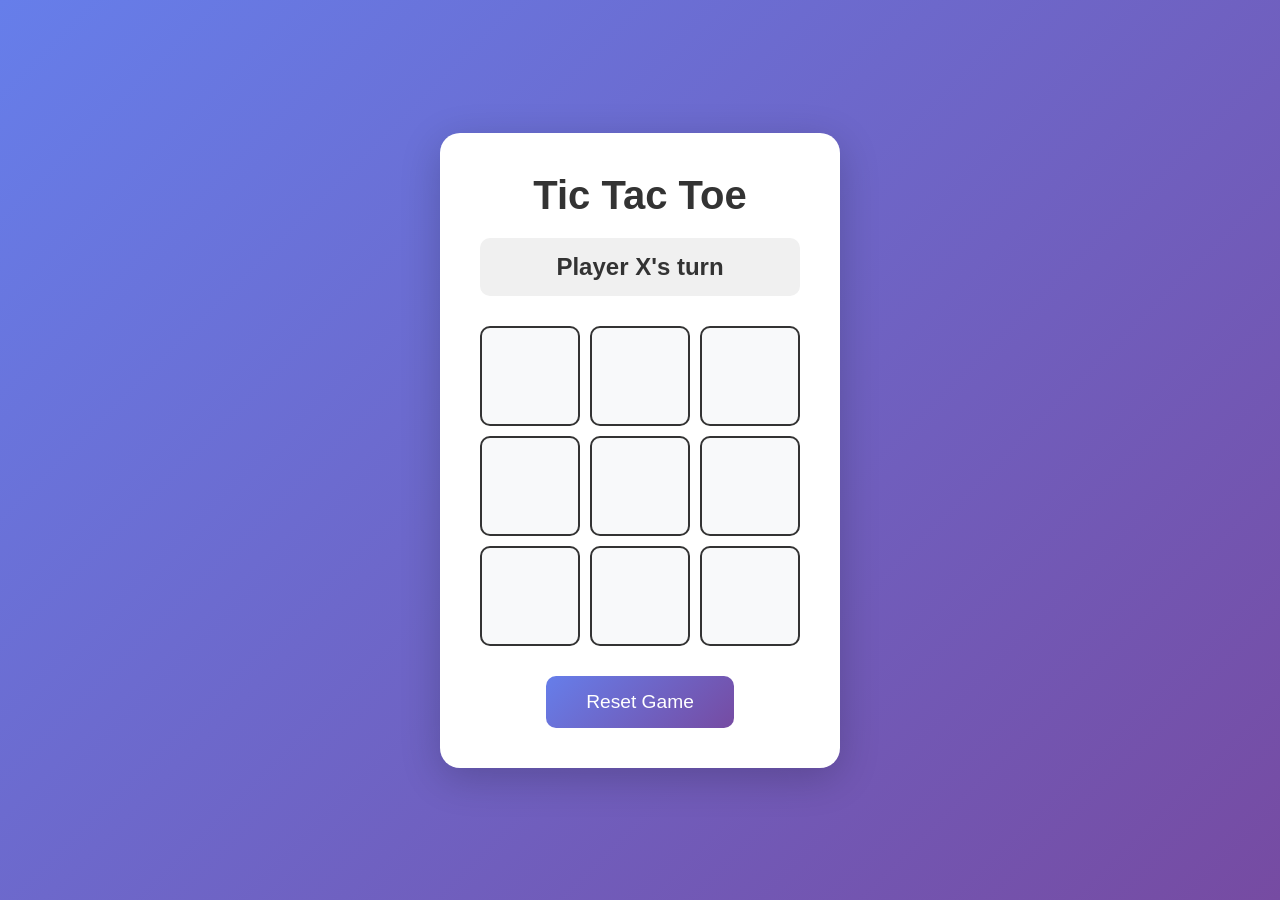
==== index.html @ 07c0e57a "Add files via upload" ====
<!DOCTYPE html>
<html lang="en">
<head>
    <meta charset="UTF-8">
    <meta name="viewport" content="width=device-width, initial-scale=1.0">
    <title>Tic Tac Toe</title>
    <link rel="stylesheet" href="styles.css">
</head>
<body>
    <div class="game-container">
        <h1>Tic Tac Toe</h1>
        <div class="status" id="status">Player X's turn</div>
        <div class="board" id="board">
            <div class="cell" data-index="0"></div>
            <div class="cell" data-index="1"></div>
            <div class="cell" data-index="2"></div>
            <div class="cell" data-index="3"></div>
            <div class="cell" data-index="4"></div>
            <div class="cell" data-index="5"></div>
            <div class="cell" data-index="6"></div>
            <div class="cell" data-index="7"></div>
            <div class="cell" data-index="8"></div>
        </div>
        <button class="reset-btn" id="resetBtn">Reset Game</button>
    </div>
    <script src="script.js"></script>
</body>
</html>
---- styles.css ----
* {
    margin: 0;
    padding: 0;
    box-sizing: border-box;
}

body {
    font-family: 'Arial', sans-serif;
    background: linear-gradient(135deg, #667eea 0%, #764ba2 100%);
    min-height: 100vh;
    display: flex;
    justify-content: center;
    align-items: center;
    padding: 20px;
}

.game-container {
    background: white;
    padding: 40px;
    border-radius: 20px;
    box-shadow: 0 10px 40px rgba(0, 0, 0, 0.2);
    text-align: center;
}

h1 {
    color: #333;
    margin-bottom: 20px;
    font-size: 2.5em;
}

.status {
    font-size: 1.5em;
    margin-bottom: 30px;
    padding: 15px;
    background: #f0f0f0;
    border-radius: 10px;
    color: #333;
    font-weight: bold;
}

.board {
    display: grid;
    grid-template-columns: repeat(3, 100px);
    grid-template-rows: repeat(3, 100px);
    gap: 10px;
    margin: 0 auto 30px;
}

.cell {
    width: 100px;
    height: 100px;
    background: #f8f9fa;
    border: 2px solid #333;
    border-radius: 10px;
    display: flex;
    justify-content: center;
    align-items: center;
    font-size: 3em;
    font-weight: bold;
    cursor: pointer;
    transition: all 0.2s;
}

.cell:hover:not(.taken) {
    background: #e9ecef;
    transform: scale(1.05);
}

.cell.taken {
    cursor: not-allowed;
}

.cell.x {
    color: #e74c3c;
}

.cell.o {
    color: #3498db;
}

.reset-btn {
    background: linear-gradient(135deg, #667eea 0%, #764ba2 100%);
    color: white;
    border: none;
    padding: 15px 40px;
    font-size: 1.2em;
    border-radius: 10px;
    cursor: pointer;
    transition: transform 0.2s, box-shadow 0.2s;
}

.reset-btn:hover {
    transform: translateY(-2px);
    box-shadow: 0 5px 20px rgba(102, 126, 234, 0.4);
}

.reset-btn:active {
    transform: translateY(0);
}
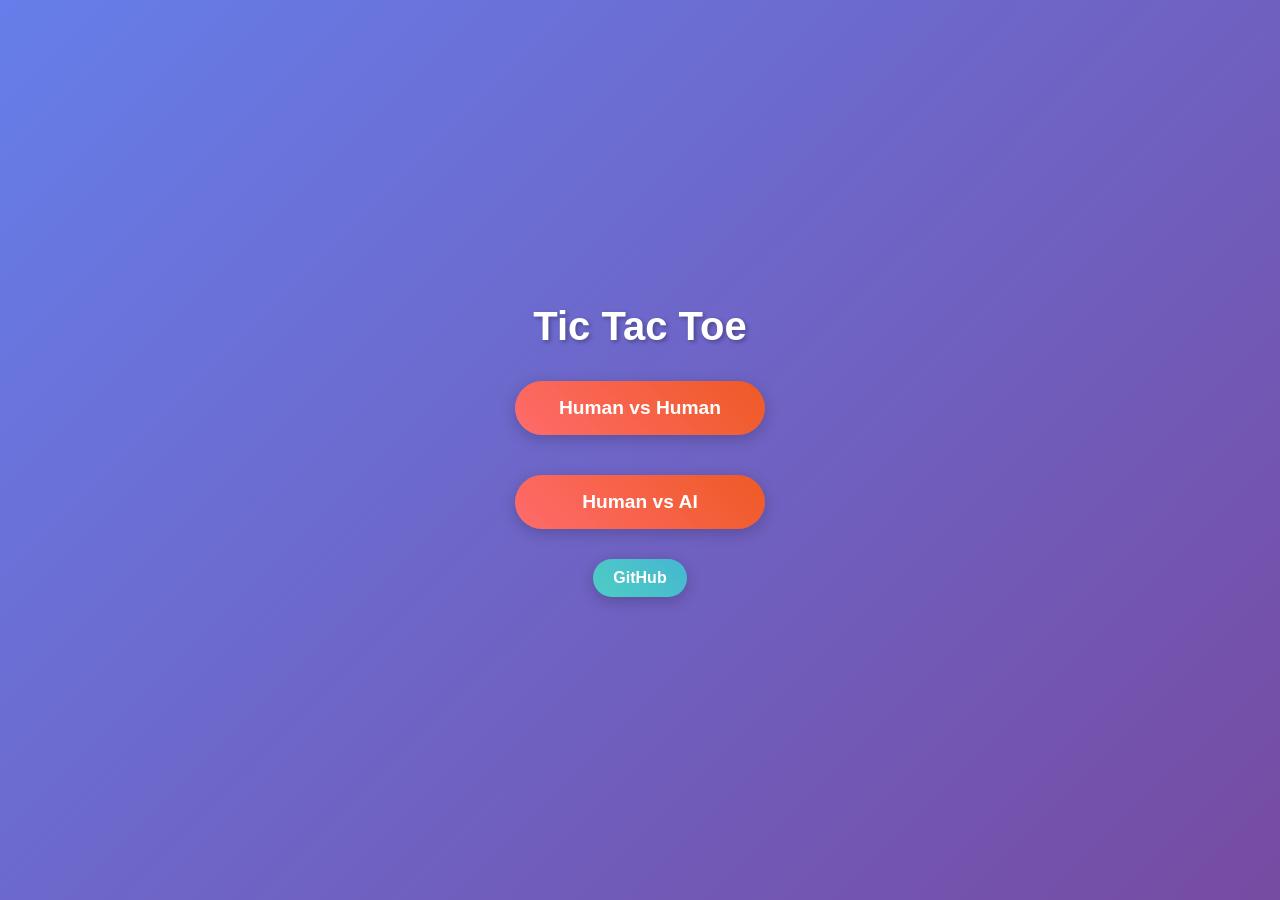
==== commit d70e8425: "Add files via upload" ====
--- a/index.html
+++ b/index.html
@@ -7,21 +7,15 @@
     <link rel="stylesheet" href="styles.css">
 </head>
 <body>
-    <div class="game-container">
+    <div class="menu-container">
         <h1>Tic Tac Toe</h1>
-        <div class="status" id="status">Player X's turn</div>
-        <div class="board" id="board">
-            <div class="cell" data-index="0"></div>
-            <div class="cell" data-index="1"></div>
-            <div class="cell" data-index="2"></div>
-            <div class="cell" data-index="3"></div>
-            <div class="cell" data-index="4"></div>
-            <div class="cell" data-index="5"></div>
-            <div class="cell" data-index="6"></div>
-            <div class="cell" data-index="7"></div>
-            <div class="cell" data-index="8"></div>
+        <div class="menu-buttons">
+            <button class="menu-btn" onclick="window.location.href='human-vs-human.html'">Human vs Human</button>
+            <button class="menu-btn" onclick="window.location.href='human-vs-ai.html'">Human vs AI</button>
         </div>
-        <button class="reset-btn" id="resetBtn">Reset Game</button>
+        <div class="github-button-container">
+            <button class="github-btn" onclick="window.open('https://github.com/PrinterNB/tic-tac-toe', '_blank')">GitHub</button>
+        </div>
     </div>
     <script src="script.js"></script>
 </body>
--- a/styles.css
+++ b/styles.css
@@ -1,99 +1,360 @@
-* {
+/* Main menu styles */
+body {
+    font-family: 'Segoe UI', Tahoma, Geneva, Verdana, sans-serif;
+    background: linear-gradient(135deg, #667eea 0%, #764ba2 100%);
     margin: 0;
     padding: 0;
-    box-sizing: border-box;
-}
-
-body {
-    font-family: 'Arial', sans-serif;
-    background: linear-gradient(135deg, #667eea 0%, #764ba2 100%);
     min-height: 100vh;
     display: flex;
     justify-content: center;
     align-items: center;
+    color: white;
+}
+
+.container {
+    text-align: center;
+    background: rgba(255, 255, 255, 0.1);
+    padding: 2rem;
+    border-radius: 15px;
+    box-shadow: 0 8px 32px rgba(0, 0, 0, 0.3);
+    backdrop-filter: blur(10px);
+    border: 1px solid rgba(255, 255, 255, 0.2);
+}
+
+h1 {
+    margin-top: 0;
+    font-size: 2.5rem;
+    text-shadow: 2px 2px 4px rgba(0, 0, 0, 0.3);
+    text-align: center;
+}
+
+.menu-buttons {
+    display: flex;
+    flex-direction: column;
+    gap: 2.5rem;
+    margin-top: 2rem;
+    align-items: center;
+}
+
+.menu-btn {
+    background: linear-gradient(45deg, #ff6b6b, #ee5a24);
+    border: none;
+    border-radius: 50px;
+    color: white;
+    padding: 1rem 2rem;
+    font-size: 1.2rem;
+    font-weight: bold;
+    cursor: pointer;
+    transition: all 0.3s ease;
+    box-shadow: 0 4px 15px rgba(0, 0, 0, 0.2);
+    width: 250px;
+    margin: 0 auto;
+}
+
+.menu-btn:hover {
+    transform: translateY(-3px);
+    box-shadow: 0 6px 20px rgba(0, 0, 0, 0.3);
+    background: linear-gradient(45deg, #ee5a24, #ff6b6b);
+}
+
+.menu-btn:active {
+    transform: translateY(1px);
+}
+
+/* Mobile responsiveness */
+@media screen and (max-width: 768px) {
+    .menu-buttons {
+        gap: 2rem;
+        align-items: center;
+    }
+    
+    .menu-btn {
+        width: 100%;
+        max-width: 250px;
+        margin: 0 auto 1rem auto;
+        font-size: 1.1rem;
+    }
+    
+    h1 {
+        font-size: 2rem;
+    }
+}
+
+.github-button-container {
+    margin-top: 20px;
+    display: flex;
+    justify-content: center;
+}
+
+.github-btn {
+    background: linear-gradient(45deg, #4ecdc4, #45b7d1);
+    border: none;
+    border-radius: 50px;
+    color: white;
+    padding: 10px 20px;
+    font-size: 1rem;
+    font-weight: bold;
+    cursor: pointer;
+    transition: all 0.3s ease;
+    box-shadow: 0 4px 15px rgba(0, 0, 0, 0.2);
+    outline: none;
+    margin-top: 10px;
+}
+
+.github-btn:hover {
+    transform: translateY(-3px);
+    box-shadow: 0 6px 20px rgba(0, 0, 0, 0.3);
+    background: linear-gradient(45deg, #45b7d1, #4ecdc4);
+}
+
+/* Responsive styles */
+@media (max-width: 768px) {
+    .menu {
+        gap: 2rem;
+    }
+    
+    .menu-btn {
+        width: 100%;
+        max-width: 250px;
+        margin: 0 auto 1rem auto; /* Ensure buttons are centered on mobile */
+    }
+    
+    h1 {
+        font-size: 2rem;
+    }
+}
+
+/* Game styles */
+.game-container {
+    max-width: 500px;
+    margin: 0 auto;
     padding: 20px;
-}
-
-.game-container {
-    background: white;
-    padding: 40px;
-    border-radius: 20px;
-    box-shadow: 0 10px 40px rgba(0, 0, 0, 0.2);
     text-align: center;
 }
 
-h1 {
-    color: #333;
-    margin-bottom: 20px;
-    font-size: 2.5em;
+.board-size-selector {
+    margin: 20px 0;
+}
+
+.board-size-selector label {
+    display: block;
+    margin-bottom: 10px;
+    font-size: 1.1rem;
+    font-weight: bold;
+}
+
+.board-size-selector select {
+    background: linear-gradient(45deg, #4ecdc4, #45b7d1);
+    border: none;
+    border-radius: 50px;
+    color: white;
+    padding: 10px 15px;
+    font-size: 1rem;
+    cursor: pointer;
+    transition: all 0.3s ease;
+    width: 200px;
+    outline: none;
+    box-shadow: 0 4px 15px rgba(0, 0, 0, 0.2);
+    font-weight: bold;
+    appearance: none;
+    -webkit-appearance: none;
+}
+
+.board-size-selector select:hover {
+    transform: translateY(-2px);
+    box-shadow: 0 6px 20px rgba(0, 0, 0, 0.3);
+    background: linear-gradient(45deg, #45b7d1, #4ecdc4);
+}
+
+/* Ensure dropdown options have good contrast */
+.board-size-selector select option {
+    background: #45b7d1;
+    color: white;
+    font-weight: bold;
 }
 
 .status {
-    font-size: 1.5em;
-    margin-bottom: 30px;
-    padding: 15px;
-    background: #f0f0f0;
+    font-size: 1.5rem;
+    margin: 20px 0;
+    padding: 10px;
+    background: rgba(255, 255, 255, 0.1);
     border-radius: 10px;
-    color: #333;
-    font-weight: bold;
+    backdrop-filter: blur(5px);
 }
 
 .board {
     display: grid;
-    grid-template-columns: repeat(3, 100px);
-    grid-template-rows: repeat(3, 100px);
-    gap: 10px;
-    margin: 0 auto 30px;
+    grid-template-columns: repeat(3, 1fr);
+    grid-gap: 5px;
+    max-width: 500px;
+    margin: 20px auto;
+    justify-content: center;
+}
+
+.board-wrapper {
+    display: flex;
+    justify-content: center;
+    width: 100%;
 }
 
 .cell {
     width: 100px;
     height: 100px;
-    background: #f8f9fa;
-    border: 2px solid #333;
+    background: rgba(255, 255, 255, 0.1);
     border-radius: 10px;
     display: flex;
     justify-content: center;
     align-items: center;
-    font-size: 3em;
-    font-weight: bold;
-    cursor: pointer;
-    transition: all 0.2s;
-}
-
-.cell:hover:not(.taken) {
-    background: #e9ecef;
+    font-size: 3rem;
+    font-weight: bold;
+    cursor: pointer;
+    transition: all 0.3s ease;
+    backdrop-filter: blur(5px);
+    border: 1px solid rgba(255, 255, 255, 0.2);
+}
+
+/* Adjust for larger boards */
+.board[data-size="4"] .cell {
+    font-size: 2.5rem;
+    width: 80px;
+    height: 80px;
+}
+
+.board[data-size="5"] .cell {
+    font-size: 2rem;
+    width: 60px;
+    height: 60px;
+}
+
+.board[data-size="6"] .cell {
+    font-size: 1.5rem;
+    width: 50px;
+    height: 50px;
+}
+
+.cell:hover {
+    background: rgba(255, 255, 255, 0.2);
     transform: scale(1.05);
 }
 
 .cell.taken {
-    cursor: not-allowed;
+    cursor: default;
 }
 
 .cell.x {
-    color: #e74c3c;
+    color: #ff6b6b;
 }
 
 .cell.o {
-    color: #3498db;
-}
-
-.reset-btn {
-    background: linear-gradient(135deg, #667eea 0%, #764ba2 100%);
-    color: white;
-    border: none;
-    padding: 15px 40px;
-    font-size: 1.2em;
-    border-radius: 10px;
-    cursor: pointer;
-    transition: transform 0.2s, box-shadow 0.2s;
-}
-
-.reset-btn:hover {
+    color: #4ecdc4;
+}
+
+#resetBtn {
+    background: linear-gradient(45deg, #4ecdc4, #45b7d1);
+    border: none;
+    border-radius: 50px;
+    color: white;
+    padding: 12px 24px;
+    font-size: 1.1rem;
+    font-weight: bold;
+    cursor: pointer;
+    transition: all 0.3s ease;
+    box-shadow: 0 4px 15px rgba(0, 0, 0, 0.2);
+    margin: 20px 0;
+    outline: none;
+}
+
+#resetBtn:hover {
+    transform: translateY(-3px);
+    box-shadow: 0 6px 20px rgba(0, 0, 0, 0.3);
+    background: linear-gradient(45deg, #45b7d1, #4ecdc4);
+}
+
+#resetBtn:hover {
+    transform: translateY(-3px);
+    box-shadow: 0 6px 20px rgba(0, 0, 0, 0.3);
+    background: linear-gradient(45deg, #45b7d1, #4ecdc4);
+}
+
+.difficulty-controls {
+    margin-top: 20px;
+}
+
+.difficulty-btn {
+    background: rgba(255, 255, 255, 0.9);
+    border: 1px solid rgba(255, 255, 255, 0.2);
+    border-radius: 50px;
+    color: #333;
+    padding: 8px 16px;
+    margin: 0 5px;
+    cursor: pointer;
+    transition: all 0.3s ease;
+    font-weight: bold;
+}
+
+.difficulty-btn:hover {
+    background: rgba(255, 255, 255, 0.95);
     transform: translateY(-2px);
-    box-shadow: 0 5px 20px rgba(102, 126, 234, 0.4);
-}
-
-.reset-btn:active {
-    transform: translateY(0);
+}
+
+.difficulty-btn.active {
+    background: linear-gradient(45deg, #ff6b6b, #ee5a24);
+    color: white;
+    box-shadow: 0 4px 15px rgba(0, 0, 0, 0.2);
+}
+
+/* Responsive design */
+@media (max-width: 768px) {
+    .container {
+        margin: 1rem;
+        padding: 1.5rem;
+    }
+    
+    h1 {
+        font-size: 2rem;
+    }
+    
+    .menu-btn {
+        width: 200px;
+        padding: 0.8rem 1.5rem;
+        font-size: 1rem;
+    }
+    
+    .cell {
+        width: 80px;
+        height: 80px;
+        font-size: 2rem;
+    }
+    
+    .game-container {
+        padding: 10px;
+    }
+}
+
+/* Back button styles */
+.back-btn {
+    background: linear-gradient(45deg, #4ecdc4, #45b7d1);
+    border: none;
+    border-radius: 50px;
+    color: white;
+    padding: 12px 24px;
+    font-size: 1.1rem;
+    font-weight: bold;
+    cursor: pointer;
+    transition: all 0.3s ease;
+    box-shadow: 0 4px 15px rgba(0, 0, 0, 0.2);
+    margin-top: 20px;
+    width: 200px;
+    margin: 20px auto 0;
+    outline: none;
+}
+
+.back-btn:hover {
+    transform: translateY(-3px);
+    box-shadow: 0 6px 20px rgba(0, 0, 0, 0.3);
+    background: linear-gradient(45deg, #45b7d1, #4ecdc4);
+}
+
+.back-btn:active {
+    transform: translateY(1px);
 }
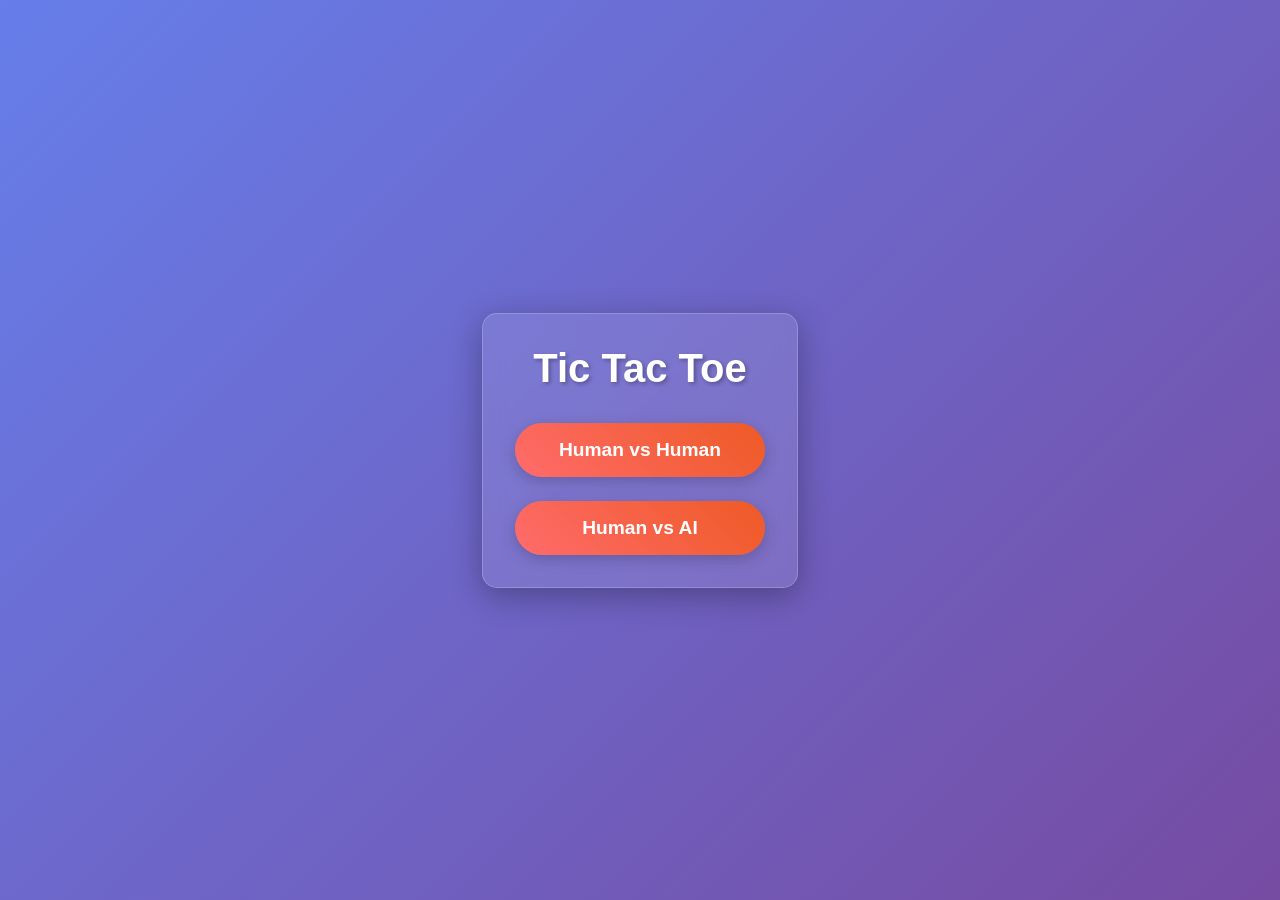
==== commit 0a9ec096: "Add files via upload" ====
--- a/index.html
+++ b/index.html
@@ -3,18 +3,15 @@
 <head>
     <meta charset="UTF-8">
     <meta name="viewport" content="width=device-width, initial-scale=1.0">
-    <title>Tic Tac Toe</title>
+    <title>Tic Tac Toe - Main Menu</title>
     <link rel="stylesheet" href="styles.css">
 </head>
 <body>
-    <div class="menu-container">
+    <div class="container">
         <h1>Tic Tac Toe</h1>
-        <div class="menu-buttons">
-            <button class="menu-btn" onclick="window.location.href='human-vs-human.html'">Human vs Human</button>
-            <button class="menu-btn" onclick="window.location.href='human-vs-ai.html'">Human vs AI</button>
-        </div>
-        <div class="github-button-container">
-            <button class="github-btn" onclick="window.open('https://github.com/PrinterNB/tic-tac-toe', '_blank')">GitHub</button>
+        <div class="menu">
+            <button class="menu-btn" id="human-vs-human">Human vs Human</button>
+            <button class="menu-btn" id="human-vs-ai">Human vs AI</button>
         </div>
     </div>
     <script src="script.js"></script>
--- a/styles.css
+++ b/styles.css
@@ -25,15 +25,13 @@
     margin-top: 0;
     font-size: 2.5rem;
     text-shadow: 2px 2px 4px rgba(0, 0, 0, 0.3);
-    text-align: center;
-}
-
-.menu-buttons {
+}
+
+.menu {
     display: flex;
     flex-direction: column;
-    gap: 2.5rem;
+    gap: 1.5rem;
     margin-top: 2rem;
-    align-items: center;
 }
 
 .menu-btn {
@@ -59,69 +57,6 @@
 
 .menu-btn:active {
     transform: translateY(1px);
-}
-
-/* Mobile responsiveness */
-@media screen and (max-width: 768px) {
-    .menu-buttons {
-        gap: 2rem;
-        align-items: center;
-    }
-    
-    .menu-btn {
-        width: 100%;
-        max-width: 250px;
-        margin: 0 auto 1rem auto;
-        font-size: 1.1rem;
-    }
-    
-    h1 {
-        font-size: 2rem;
-    }
-}
-
-.github-button-container {
-    margin-top: 20px;
-    display: flex;
-    justify-content: center;
-}
-
-.github-btn {
-    background: linear-gradient(45deg, #4ecdc4, #45b7d1);
-    border: none;
-    border-radius: 50px;
-    color: white;
-    padding: 10px 20px;
-    font-size: 1rem;
-    font-weight: bold;
-    cursor: pointer;
-    transition: all 0.3s ease;
-    box-shadow: 0 4px 15px rgba(0, 0, 0, 0.2);
-    outline: none;
-    margin-top: 10px;
-}
-
-.github-btn:hover {
-    transform: translateY(-3px);
-    box-shadow: 0 6px 20px rgba(0, 0, 0, 0.3);
-    background: linear-gradient(45deg, #45b7d1, #4ecdc4);
-}
-
-/* Responsive styles */
-@media (max-width: 768px) {
-    .menu {
-        gap: 2rem;
-    }
-    
-    .menu-btn {
-        width: 100%;
-        max-width: 250px;
-        margin: 0 auto 1rem auto; /* Ensure buttons are centered on mobile */
-    }
-    
-    h1 {
-        font-size: 2rem;
-    }
 }
 
 /* Game styles */
@@ -132,47 +67,6 @@
     text-align: center;
 }
 
-.board-size-selector {
-    margin: 20px 0;
-}
-
-.board-size-selector label {
-    display: block;
-    margin-bottom: 10px;
-    font-size: 1.1rem;
-    font-weight: bold;
-}
-
-.board-size-selector select {
-    background: linear-gradient(45deg, #4ecdc4, #45b7d1);
-    border: none;
-    border-radius: 50px;
-    color: white;
-    padding: 10px 15px;
-    font-size: 1rem;
-    cursor: pointer;
-    transition: all 0.3s ease;
-    width: 200px;
-    outline: none;
-    box-shadow: 0 4px 15px rgba(0, 0, 0, 0.2);
-    font-weight: bold;
-    appearance: none;
-    -webkit-appearance: none;
-}
-
-.board-size-selector select:hover {
-    transform: translateY(-2px);
-    box-shadow: 0 6px 20px rgba(0, 0, 0, 0.3);
-    background: linear-gradient(45deg, #45b7d1, #4ecdc4);
-}
-
-/* Ensure dropdown options have good contrast */
-.board-size-selector select option {
-    background: #45b7d1;
-    color: white;
-    font-weight: bold;
-}
-
 .status {
     font-size: 1.5rem;
     margin: 20px 0;
@@ -186,15 +80,8 @@
     display: grid;
     grid-template-columns: repeat(3, 1fr);
     grid-gap: 5px;
-    max-width: 500px;
+    max-width: 300px;
     margin: 20px auto;
-    justify-content: center;
-}
-
-.board-wrapper {
-    display: flex;
-    justify-content: center;
-    width: 100%;
 }
 
 .cell {
@@ -213,25 +100,6 @@
     border: 1px solid rgba(255, 255, 255, 0.2);
 }
 
-/* Adjust for larger boards */
-.board[data-size="4"] .cell {
-    font-size: 2.5rem;
-    width: 80px;
-    height: 80px;
-}
-
-.board[data-size="5"] .cell {
-    font-size: 2rem;
-    width: 60px;
-    height: 60px;
-}
-
-.board[data-size="6"] .cell {
-    font-size: 1.5rem;
-    width: 50px;
-    height: 50px;
-}
-
 .cell:hover {
     background: rgba(255, 255, 255, 0.2);
     transform: scale(1.05);
@@ -261,7 +129,6 @@
     transition: all 0.3s ease;
     box-shadow: 0 4px 15px rgba(0, 0, 0, 0.2);
     margin: 20px 0;
-    outline: none;
 }
 
 #resetBtn:hover {
@@ -270,36 +137,27 @@
     background: linear-gradient(45deg, #45b7d1, #4ecdc4);
 }
 
-#resetBtn:hover {
-    transform: translateY(-3px);
-    box-shadow: 0 6px 20px rgba(0, 0, 0, 0.3);
-    background: linear-gradient(45deg, #45b7d1, #4ecdc4);
-}
-
 .difficulty-controls {
     margin-top: 20px;
 }
 
 .difficulty-btn {
-    background: rgba(255, 255, 255, 0.9);
+    background: rgba(255, 255, 255, 0.1);
     border: 1px solid rgba(255, 255, 255, 0.2);
     border-radius: 50px;
-    color: #333;
+    color: white;
     padding: 8px 16px;
     margin: 0 5px;
     cursor: pointer;
     transition: all 0.3s ease;
-    font-weight: bold;
 }
 
 .difficulty-btn:hover {
-    background: rgba(255, 255, 255, 0.95);
-    transform: translateY(-2px);
+    background: rgba(255, 255, 255, 0.2);
 }
 
 .difficulty-btn.active {
     background: linear-gradient(45deg, #ff6b6b, #ee5a24);
-    color: white;
     box-shadow: 0 4px 15px rgba(0, 0, 0, 0.2);
 }
 
@@ -346,7 +204,6 @@
     margin-top: 20px;
     width: 200px;
     margin: 20px auto 0;
-    outline: none;
 }
 
 .back-btn:hover {
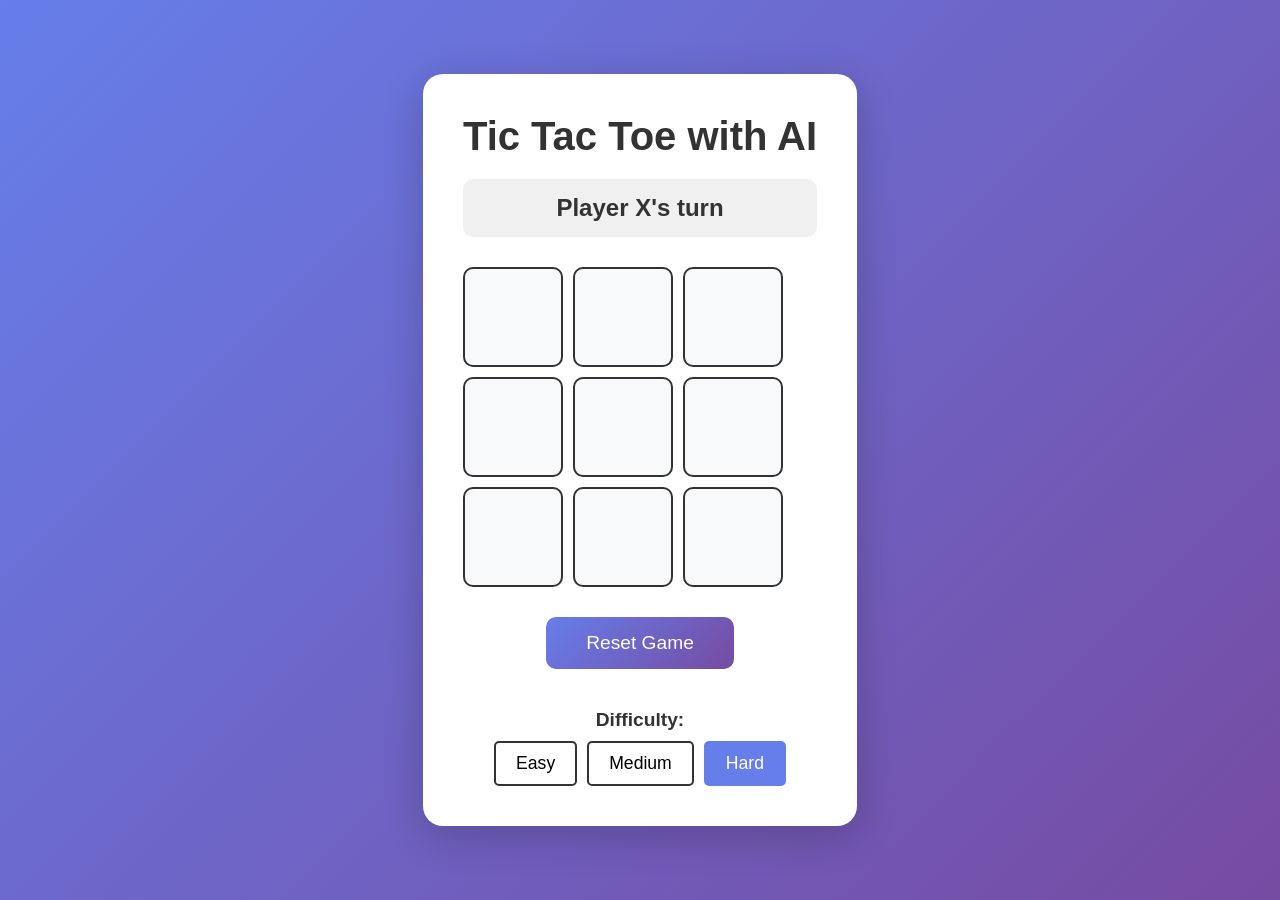
==== commit 1b2508c2: "Add files via upload" ====
--- a/index.html
+++ b/index.html
@@ -3,15 +3,32 @@
 <head>
     <meta charset="UTF-8">
     <meta name="viewport" content="width=device-width, initial-scale=1.0">
-    <title>Tic Tac Toe - Main Menu</title>
+    <title>Tic Tac Toe with AI</title>
     <link rel="stylesheet" href="styles.css">
 </head>
 <body>
-    <div class="container">
-        <h1>Tic Tac Toe</h1>
-        <div class="menu">
-            <button class="menu-btn" id="human-vs-human">Human vs Human</button>
-            <button class="menu-btn" id="human-vs-ai">Human vs AI</button>
+    <div class="game-container">
+        <h1>Tic Tac Toe with AI</h1>
+        <div class="status" id="status">Player X's turn</div>
+        <div class="board" id="board">
+            <div class="cell" data-index="0"></div>
+            <div class="cell" data-index="1"></div>
+            <div class="cell" data-index="2"></div>
+            <div class="cell" data-index="3"></div>
+            <div class="cell" data-index="4"></div>
+            <div class="cell" data-index="5"></div>
+            <div class="cell" data-index="6"></div>
+            <div class="cell" data-index="7"></div>
+            <div class="cell" data-index="8"></div>
+        </div>
+        <button class="reset-btn" id="resetBtn">Reset Game</button>
+        <div class="difficulty">
+            <h3>Difficulty:</h3>
+            <div class="difficulty-buttons">
+                <button class="difficulty-btn" data-difficulty="easy">Easy</button>
+                <button class="difficulty-btn" data-difficulty="medium">Medium</button>
+                <button class="difficulty-btn" data-difficulty="hard" id="hard-btn">Hard</button>
+            </div>
         </div>
     </div>
     <script src="script.js"></script>
--- a/styles.css
+++ b/styles.css
@@ -1,217 +1,143 @@
-/* Main menu styles */
-body {
-    font-family: 'Segoe UI', Tahoma, Geneva, Verdana, sans-serif;
-    background: linear-gradient(135deg, #667eea 0%, #764ba2 100%);
+* {
     margin: 0;
     padding: 0;
+    box-sizing: border-box;
+}
+
+body {
+    font-family: 'Arial', sans-serif;
+    background: linear-gradient(135deg, #667eea 0%, #764ba2 100%);
     min-height: 100vh;
     display: flex;
     justify-content: center;
     align-items: center;
-    color: white;
+    padding: 20px;
 }
 
-.container {
+.game-container {
+    background: white;
+    padding: 40px;
+    border-radius: 20px;
+    box-shadow: 0 10px 40px rgba(0, 0, 0, 0.2);
     text-align: center;
-    background: rgba(255, 255, 255, 0.1);
-    padding: 2rem;
-    border-radius: 15px;
-    box-shadow: 0 8px 32px rgba(0, 0, 0, 0.3);
-    backdrop-filter: blur(10px);
-    border: 1px solid rgba(255, 255, 255, 0.2);
 }
 
 h1 {
-    margin-top: 0;
-    font-size: 2.5rem;
-    text-shadow: 2px 2px 4px rgba(0, 0, 0, 0.3);
-}
-
-.menu {
-    display: flex;
-    flex-direction: column;
-    gap: 1.5rem;
-    margin-top: 2rem;
-}
-
-.menu-btn {
-    background: linear-gradient(45deg, #ff6b6b, #ee5a24);
-    border: none;
-    border-radius: 50px;
-    color: white;
-    padding: 1rem 2rem;
-    font-size: 1.2rem;
-    font-weight: bold;
-    cursor: pointer;
-    transition: all 0.3s ease;
-    box-shadow: 0 4px 15px rgba(0, 0, 0, 0.2);
-    width: 250px;
-    margin: 0 auto;
-}
-
-.menu-btn:hover {
-    transform: translateY(-3px);
-    box-shadow: 0 6px 20px rgba(0, 0, 0, 0.3);
-    background: linear-gradient(45deg, #ee5a24, #ff6b6b);
-}
-
-.menu-btn:active {
-    transform: translateY(1px);
-}
-
-/* Game styles */
-.game-container {
-    max-width: 500px;
-    margin: 0 auto;
-    padding: 20px;
-    text-align: center;
+    color: #333;
+    margin-bottom: 20px;
+    font-size: 2.5em;
 }
 
 .status {
-    font-size: 1.5rem;
-    margin: 20px 0;
-    padding: 10px;
-    background: rgba(255, 255, 255, 0.1);
+    font-size: 1.5em;
+    margin-bottom: 30px;
+    padding: 15px;
+    background: #f0f0f0;
     border-radius: 10px;
-    backdrop-filter: blur(5px);
+    color: #333;
+    font-weight: bold;
 }
 
 .board {
     display: grid;
-    grid-template-columns: repeat(3, 1fr);
-    grid-gap: 5px;
-    max-width: 300px;
-    margin: 20px auto;
+    grid-template-columns: repeat(3, 100px);
+    grid-template-rows: repeat(3, 100px);
+    gap: 10px;
+    margin: 0 auto 30px;
 }
 
 .cell {
     width: 100px;
     height: 100px;
-    background: rgba(255, 255, 255, 0.1);
+    background: #f8f9fa;
+    border: 2px solid #333;
     border-radius: 10px;
     display: flex;
     justify-content: center;
     align-items: center;
-    font-size: 3rem;
+    font-size: 3em;
     font-weight: bold;
     cursor: pointer;
-    transition: all 0.3s ease;
-    backdrop-filter: blur(5px);
-    border: 1px solid rgba(255, 255, 255, 0.2);
+    transition: all 0.2s;
 }
 
-.cell:hover {
-    background: rgba(255, 255, 255, 0.2);
+.cell:hover:not(.taken) {
+    background: #e9ecef;
     transform: scale(1.05);
 }
 
 .cell.taken {
-    cursor: default;
+    cursor: not-allowed;
 }
 
 .cell.x {
-    color: #ff6b6b;
+    color: #e74c3c;
 }
 
 .cell.o {
-    color: #4ecdc4;
+    color: #3498db;
 }
 
-#resetBtn {
-    background: linear-gradient(45deg, #4ecdc4, #45b7d1);
+.reset-btn {
+    background: linear-gradient(135deg, #667eea 0%, #764ba2 100%);
+    color: white;
     border: none;
-    border-radius: 50px;
-    color: white;
-    padding: 12px 24px;
-    font-size: 1.1rem;
-    font-weight: bold;
+    padding: 15px 40px;
+    font-size: 1.2em;
+    border-radius: 10px;
     cursor: pointer;
-    transition: all 0.3s ease;
-    box-shadow: 0 4px 15px rgba(0, 0, 0, 0.2);
-    margin: 20px 0;
+    transition: transform 0.2s, box-shadow 0.2s;
+    margin-bottom: 20px;
 }
 
-#resetBtn:hover {
-    transform: translateY(-3px);
-    box-shadow: 0 6px 20px rgba(0, 0, 0, 0.3);
-    background: linear-gradient(45deg, #45b7d1, #4ecdc4);
+.reset-btn:hover {
+    transform: translateY(-2px);
+    box-shadow: 0 5px 20px rgba(102, 126, 234, 0.4);
 }
 
-.difficulty-controls {
+.reset-btn:active {
+    transform: translateY(0);
+}
+
+.difficulty {
     margin-top: 20px;
 }
 
+.difficulty h3 {
+    font-size: 1.2em;
+    margin-bottom: 10px;
+    color: #333;
+    font-weight: bold;
+}
+
+.difficulty-buttons {
+    display: flex;
+    justify-content: center;
+    gap: 10px;
+    margin-top: 10px;
+}
+
 .difficulty-btn {
-    background: rgba(255, 255, 255, 0.1);
-    border: 1px solid rgba(255, 255, 255, 0.2);
-    border-radius: 50px;
-    color: white;
-    padding: 8px 16px;
-    margin: 0 5px;
+    padding: 10px 20px;
+    font-size: 1.1em;
+    border: 2px solid #333;
+    border-radius: 5px;
+    background: white;
     cursor: pointer;
-    transition: all 0.3s ease;
+    transition: all 0.2s;
 }
 
 .difficulty-btn:hover {
-    background: rgba(255, 255, 255, 0.2);
+    transform: translateY(-2px);
+    box-shadow: 0 5px 15px rgba(0, 0, 0, 0.2);
 }
 
 .difficulty-btn.active {
-    background: linear-gradient(45deg, #ff6b6b, #ee5a24);
-    box-shadow: 0 4px 15px rgba(0, 0, 0, 0.2);
+    background: #667eea;
+    color: white;
+    border-color: #667eea;
 }
 
-/* Responsive design */
-@media (max-width: 768px) {
-    .container {
-        margin: 1rem;
-        padding: 1.5rem;
-    }
-    
-    h1 {
-        font-size: 2rem;
-    }
-    
-    .menu-btn {
-        width: 200px;
-        padding: 0.8rem 1.5rem;
-        font-size: 1rem;
-    }
-    
-    .cell {
-        width: 80px;
-        height: 80px;
-        font-size: 2rem;
-    }
-    
-    .game-container {
-        padding: 10px;
-    }
-}
-
-/* Back button styles */
-.back-btn {
-    background: linear-gradient(45deg, #4ecdc4, #45b7d1);
-    border: none;
-    border-radius: 50px;
-    color: white;
-    padding: 12px 24px;
-    font-size: 1.1rem;
-    font-weight: bold;
-    cursor: pointer;
-    transition: all 0.3s ease;
-    box-shadow: 0 4px 15px rgba(0, 0, 0, 0.2);
-    margin-top: 20px;
-    width: 200px;
-    margin: 20px auto 0;
-}
-
-.back-btn:hover {
-    transform: translateY(-3px);
-    box-shadow: 0 6px 20px rgba(0, 0, 0, 0.3);
-    background: linear-gradient(45deg, #45b7d1, #4ecdc4);
-}
-
-.back-btn:active {
-    transform: translateY(1px);
+.difficulty-btn:active {
+    transform: translateY(0);
 }
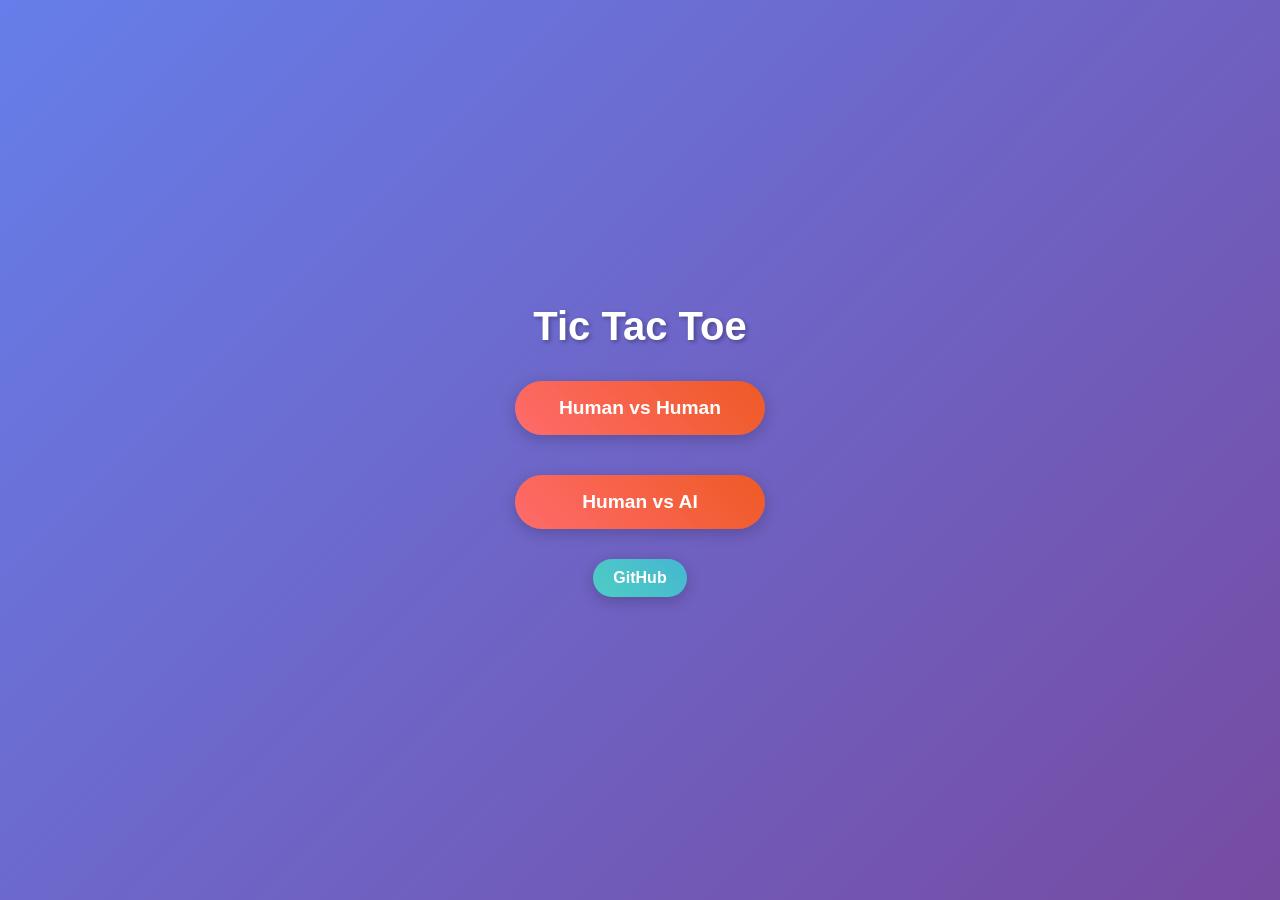
==== commit 21ba4526: "Add files via upload" ====
--- a/index.html
+++ b/index.html
@@ -3,32 +3,18 @@
 <head>
     <meta charset="UTF-8">
     <meta name="viewport" content="width=device-width, initial-scale=1.0">
-    <title>Tic Tac Toe with AI</title>
+    <title>Tic Tac Toe</title>
     <link rel="stylesheet" href="styles.css">
 </head>
 <body>
-    <div class="game-container">
-        <h1>Tic Tac Toe with AI</h1>
-        <div class="status" id="status">Player X's turn</div>
-        <div class="board" id="board">
-            <div class="cell" data-index="0"></div>
-            <div class="cell" data-index="1"></div>
-            <div class="cell" data-index="2"></div>
-            <div class="cell" data-index="3"></div>
-            <div class="cell" data-index="4"></div>
-            <div class="cell" data-index="5"></div>
-            <div class="cell" data-index="6"></div>
-            <div class="cell" data-index="7"></div>
-            <div class="cell" data-index="8"></div>
+    <div class="menu-container">
+        <h1>Tic Tac Toe</h1>
+        <div class="menu-buttons">
+            <button class="menu-btn" onclick="window.location.href='human-vs-human.html'">Human vs Human</button>
+            <button class="menu-btn" onclick="window.location.href='human-vs-ai.html'">Human vs AI</button>
         </div>
-        <button class="reset-btn" id="resetBtn">Reset Game</button>
-        <div class="difficulty">
-            <h3>Difficulty:</h3>
-            <div class="difficulty-buttons">
-                <button class="difficulty-btn" data-difficulty="easy">Easy</button>
-                <button class="difficulty-btn" data-difficulty="medium">Medium</button>
-                <button class="difficulty-btn" data-difficulty="hard" id="hard-btn">Hard</button>
-            </div>
+        <div class="github-button-container">
+            <button class="github-btn" onclick="window.open('https://github.com/PrinterNB/tic-tac-toe', '_blank')">GitHub</button>
         </div>
     </div>
     <script src="script.js"></script>
--- a/styles.css
+++ b/styles.css
@@ -1,143 +1,360 @@
-* {
+/* Main menu styles */
+body {
+    font-family: 'Segoe UI', Tahoma, Geneva, Verdana, sans-serif;
+    background: linear-gradient(135deg, #667eea 0%, #764ba2 100%);
     margin: 0;
     padding: 0;
-    box-sizing: border-box;
-}
-
-body {
-    font-family: 'Arial', sans-serif;
-    background: linear-gradient(135deg, #667eea 0%, #764ba2 100%);
     min-height: 100vh;
     display: flex;
     justify-content: center;
     align-items: center;
+    color: white;
+}
+
+.container {
+    text-align: center;
+    background: rgba(255, 255, 255, 0.1);
+    padding: 2rem;
+    border-radius: 15px;
+    box-shadow: 0 8px 32px rgba(0, 0, 0, 0.3);
+    backdrop-filter: blur(10px);
+    border: 1px solid rgba(255, 255, 255, 0.2);
+}
+
+h1 {
+    margin-top: 0;
+    font-size: 2.5rem;
+    text-shadow: 2px 2px 4px rgba(0, 0, 0, 0.3);
+    text-align: center;
+}
+
+.menu-buttons {
+    display: flex;
+    flex-direction: column;
+    gap: 2.5rem;
+    margin-top: 2rem;
+    align-items: center;
+}
+
+.menu-btn {
+    background: linear-gradient(45deg, #ff6b6b, #ee5a24);
+    border: none;
+    border-radius: 50px;
+    color: white;
+    padding: 1rem 2rem;
+    font-size: 1.2rem;
+    font-weight: bold;
+    cursor: pointer;
+    transition: all 0.3s ease;
+    box-shadow: 0 4px 15px rgba(0, 0, 0, 0.2);
+    width: 250px;
+    margin: 0 auto;
+}
+
+.menu-btn:hover {
+    transform: translateY(-3px);
+    box-shadow: 0 6px 20px rgba(0, 0, 0, 0.3);
+    background: linear-gradient(45deg, #ee5a24, #ff6b6b);
+}
+
+.menu-btn:active {
+    transform: translateY(1px);
+}
+
+/* Mobile responsiveness */
+@media screen and (max-width: 768px) {
+    .menu-buttons {
+        gap: 2rem;
+        align-items: center;
+    }
+    
+    .menu-btn {
+        width: 100%;
+        max-width: 250px;
+        margin: 0 auto 1rem auto;
+        font-size: 1.1rem;
+    }
+    
+    h1 {
+        font-size: 2rem;
+    }
+}
+
+.github-button-container {
+    margin-top: 20px;
+    display: flex;
+    justify-content: center;
+}
+
+.github-btn {
+    background: linear-gradient(45deg, #4ecdc4, #45b7d1);
+    border: none;
+    border-radius: 50px;
+    color: white;
+    padding: 10px 20px;
+    font-size: 1rem;
+    font-weight: bold;
+    cursor: pointer;
+    transition: all 0.3s ease;
+    box-shadow: 0 4px 15px rgba(0, 0, 0, 0.2);
+    outline: none;
+    margin-top: 10px;
+}
+
+.github-btn:hover {
+    transform: translateY(-3px);
+    box-shadow: 0 6px 20px rgba(0, 0, 0, 0.3);
+    background: linear-gradient(45deg, #45b7d1, #4ecdc4);
+}
+
+/* Responsive styles */
+@media (max-width: 768px) {
+    .menu {
+        gap: 2rem;
+    }
+    
+    .menu-btn {
+        width: 100%;
+        max-width: 250px;
+        margin: 0 auto 1rem auto; /* Ensure buttons are centered on mobile */
+    }
+    
+    h1 {
+        font-size: 2rem;
+    }
+}
+
+/* Game styles */
+.game-container {
+    max-width: 500px;
+    margin: 0 auto;
     padding: 20px;
-}
-
-.game-container {
-    background: white;
-    padding: 40px;
-    border-radius: 20px;
-    box-shadow: 0 10px 40px rgba(0, 0, 0, 0.2);
     text-align: center;
 }
 
-h1 {
-    color: #333;
-    margin-bottom: 20px;
-    font-size: 2.5em;
+.board-size-selector {
+    margin: 20px 0;
+}
+
+.board-size-selector label {
+    display: block;
+    margin-bottom: 10px;
+    font-size: 1.1rem;
+    font-weight: bold;
+}
+
+.board-size-selector select {
+    background: linear-gradient(45deg, #4ecdc4, #45b7d1);
+    border: none;
+    border-radius: 50px;
+    color: white;
+    padding: 10px 15px;
+    font-size: 1rem;
+    cursor: pointer;
+    transition: all 0.3s ease;
+    width: 200px;
+    outline: none;
+    box-shadow: 0 4px 15px rgba(0, 0, 0, 0.2);
+    font-weight: bold;
+    appearance: none;
+    -webkit-appearance: none;
+}
+
+.board-size-selector select:hover {
+    transform: translateY(-2px);
+    box-shadow: 0 6px 20px rgba(0, 0, 0, 0.3);
+    background: linear-gradient(45deg, #45b7d1, #4ecdc4);
+}
+
+/* Ensure dropdown options have good contrast */
+.board-size-selector select option {
+    background: #45b7d1;
+    color: white;
+    font-weight: bold;
 }
 
 .status {
-    font-size: 1.5em;
-    margin-bottom: 30px;
-    padding: 15px;
-    background: #f0f0f0;
+    font-size: 1.5rem;
+    margin: 20px 0;
+    padding: 10px;
+    background: rgba(255, 255, 255, 0.1);
     border-radius: 10px;
-    color: #333;
-    font-weight: bold;
+    backdrop-filter: blur(5px);
 }
 
 .board {
     display: grid;
-    grid-template-columns: repeat(3, 100px);
-    grid-template-rows: repeat(3, 100px);
-    gap: 10px;
-    margin: 0 auto 30px;
+    grid-template-columns: repeat(3, 1fr);
+    grid-gap: 5px;
+    max-width: 500px;
+    margin: 20px auto;
+    justify-content: center;
+}
+
+.board-wrapper {
+    display: flex;
+    justify-content: center;
+    width: 100%;
 }
 
 .cell {
     width: 100px;
     height: 100px;
-    background: #f8f9fa;
-    border: 2px solid #333;
+    background: rgba(255, 255, 255, 0.1);
     border-radius: 10px;
     display: flex;
     justify-content: center;
     align-items: center;
-    font-size: 3em;
-    font-weight: bold;
-    cursor: pointer;
-    transition: all 0.2s;
-}
-
-.cell:hover:not(.taken) {
-    background: #e9ecef;
+    font-size: 3rem;
+    font-weight: bold;
+    cursor: pointer;
+    transition: all 0.3s ease;
+    backdrop-filter: blur(5px);
+    border: 1px solid rgba(255, 255, 255, 0.2);
+}
+
+/* Adjust for larger boards */
+.board[data-size="4"] .cell {
+    font-size: 2.5rem;
+    width: 80px;
+    height: 80px;
+}
+
+.board[data-size="5"] .cell {
+    font-size: 2rem;
+    width: 60px;
+    height: 60px;
+}
+
+.board[data-size="6"] .cell {
+    font-size: 1.5rem;
+    width: 50px;
+    height: 50px;
+}
+
+.cell:hover {
+    background: rgba(255, 255, 255, 0.2);
     transform: scale(1.05);
 }
 
 .cell.taken {
-    cursor: not-allowed;
+    cursor: default;
 }
 
 .cell.x {
-    color: #e74c3c;
+    color: #ff6b6b;
 }
 
 .cell.o {
-    color: #3498db;
-}
-
-.reset-btn {
-    background: linear-gradient(135deg, #667eea 0%, #764ba2 100%);
-    color: white;
-    border: none;
-    padding: 15px 40px;
-    font-size: 1.2em;
-    border-radius: 10px;
-    cursor: pointer;
-    transition: transform 0.2s, box-shadow 0.2s;
-    margin-bottom: 20px;
-}
-
-.reset-btn:hover {
+    color: #4ecdc4;
+}
+
+#resetBtn {
+    background: linear-gradient(45deg, #4ecdc4, #45b7d1);
+    border: none;
+    border-radius: 50px;
+    color: white;
+    padding: 12px 24px;
+    font-size: 1.1rem;
+    font-weight: bold;
+    cursor: pointer;
+    transition: all 0.3s ease;
+    box-shadow: 0 4px 15px rgba(0, 0, 0, 0.2);
+    margin: 20px 0;
+    outline: none;
+}
+
+#resetBtn:hover {
+    transform: translateY(-3px);
+    box-shadow: 0 6px 20px rgba(0, 0, 0, 0.3);
+    background: linear-gradient(45deg, #45b7d1, #4ecdc4);
+}
+
+#resetBtn:hover {
+    transform: translateY(-3px);
+    box-shadow: 0 6px 20px rgba(0, 0, 0, 0.3);
+    background: linear-gradient(45deg, #45b7d1, #4ecdc4);
+}
+
+.difficulty-controls {
+    margin-top: 20px;
+}
+
+.difficulty-btn {
+    background: rgba(255, 255, 255, 0.9);
+    border: 1px solid rgba(255, 255, 255, 0.2);
+    border-radius: 50px;
+    color: #333;
+    padding: 8px 16px;
+    margin: 0 5px;
+    cursor: pointer;
+    transition: all 0.3s ease;
+    font-weight: bold;
+}
+
+.difficulty-btn:hover {
+    background: rgba(255, 255, 255, 0.95);
     transform: translateY(-2px);
-    box-shadow: 0 5px 20px rgba(102, 126, 234, 0.4);
-}
-
-.reset-btn:active {
-    transform: translateY(0);
-}
-
-.difficulty {
+}
+
+.difficulty-btn.active {
+    background: linear-gradient(45deg, #ff6b6b, #ee5a24);
+    color: white;
+    box-shadow: 0 4px 15px rgba(0, 0, 0, 0.2);
+}
+
+/* Responsive design */
+@media (max-width: 768px) {
+    .container {
+        margin: 1rem;
+        padding: 1.5rem;
+    }
+    
+    h1 {
+        font-size: 2rem;
+    }
+    
+    .menu-btn {
+        width: 200px;
+        padding: 0.8rem 1.5rem;
+        font-size: 1rem;
+    }
+    
+    .cell {
+        width: 80px;
+        height: 80px;
+        font-size: 2rem;
+    }
+    
+    .game-container {
+        padding: 10px;
+    }
+}
+
+/* Back button styles */
+.back-btn {
+    background: linear-gradient(45deg, #4ecdc4, #45b7d1);
+    border: none;
+    border-radius: 50px;
+    color: white;
+    padding: 12px 24px;
+    font-size: 1.1rem;
+    font-weight: bold;
+    cursor: pointer;
+    transition: all 0.3s ease;
+    box-shadow: 0 4px 15px rgba(0, 0, 0, 0.2);
     margin-top: 20px;
-}
-
-.difficulty h3 {
-    font-size: 1.2em;
-    margin-bottom: 10px;
-    color: #333;
-    font-weight: bold;
-}
-
-.difficulty-buttons {
-    display: flex;
-    justify-content: center;
-    gap: 10px;
-    margin-top: 10px;
-}
-
-.difficulty-btn {
-    padding: 10px 20px;
-    font-size: 1.1em;
-    border: 2px solid #333;
-    border-radius: 5px;
-    background: white;
-    cursor: pointer;
-    transition: all 0.2s;
-}
-
-.difficulty-btn:hover {
-    transform: translateY(-2px);
-    box-shadow: 0 5px 15px rgba(0, 0, 0, 0.2);
-}
-
-.difficulty-btn.active {
-    background: #667eea;
-    color: white;
-    border-color: #667eea;
-}
-
-.difficulty-btn:active {
-    transform: translateY(0);
+    width: 200px;
+    margin: 20px auto 0;
+    outline: none;
+}
+
+.back-btn:hover {
+    transform: translateY(-3px);
+    box-shadow: 0 6px 20px rgba(0, 0, 0, 0.3);
+    background: linear-gradient(45deg, #45b7d1, #4ecdc4);
+}
+
+.back-btn:active {
+    transform: translateY(1px);
 }
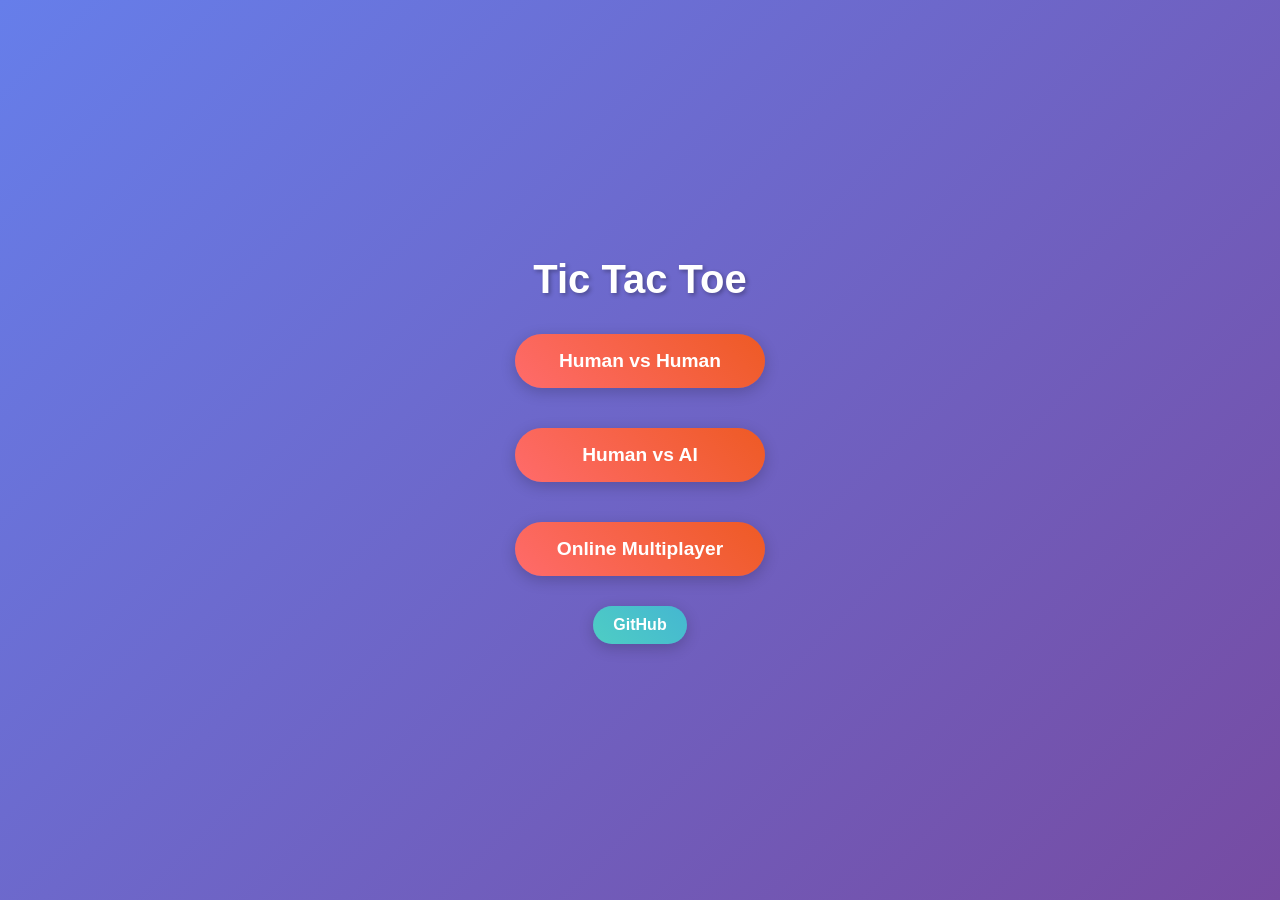
==== commit 0cd537bf: "First Commit" ====
--- a/index.html
+++ b/index.html
@@ -12,6 +12,7 @@
         <div class="menu-buttons">
             <button class="menu-btn" onclick="window.location.href='human-vs-human.html'">Human vs Human</button>
             <button class="menu-btn" onclick="window.location.href='human-vs-ai.html'">Human vs AI</button>
+            <button class="menu-btn" onclick="window.location.href='online-multiplayer.html'">Online Multiplayer</button>
         </div>
         <div class="github-button-container">
             <button class="github-btn" onclick="window.open('https://github.com/PrinterNB/tic-tac-toe', '_blank')">GitHub</button>
--- a/styles.css
+++ b/styles.css
@@ -357,4 +357,240 @@
 
 .back-btn:active {
     transform: translateY(1px);
+}
+
+/* Online multiplayer styles */
+.online-shell {
+    width: min(1100px, calc(100vw - 2rem));
+    margin: 2rem auto;
+    padding: 1rem 0;
+}
+
+.online-card {
+    background: rgba(9, 14, 28, 0.72);
+    border: 1px solid rgba(255, 255, 255, 0.14);
+    border-radius: 24px;
+    box-shadow: 0 24px 80px rgba(0, 0, 0, 0.35);
+    backdrop-filter: blur(18px);
+    padding: 1.5rem;
+}
+
+.online-header {
+    display: flex;
+    justify-content: space-between;
+    align-items: center;
+    gap: 1rem;
+    margin-bottom: 1.25rem;
+}
+
+.helper-text {
+    margin: 0.25rem 0 0;
+    color: rgba(255, 255, 255, 0.78);
+}
+
+.stack-form {
+    display: grid;
+    gap: 0.75rem;
+    max-width: 420px;
+    margin-top: 1rem;
+}
+
+.stack-form label,
+.panel label {
+    font-weight: 700;
+    letter-spacing: 0.01em;
+}
+
+.stack-form input,
+.stack-form select,
+.panel input,
+.panel select,
+.inline-form input {
+    width: 100%;
+    box-sizing: border-box;
+    border: 1px solid rgba(255, 255, 255, 0.16);
+    background: rgba(255, 255, 255, 0.08);
+    color: white;
+    border-radius: 16px;
+    padding: 0.85rem 1rem;
+    font: inherit;
+    outline: none;
+}
+
+.stack-form input::placeholder,
+.inline-form input::placeholder {
+    color: rgba(255, 255, 255, 0.6);
+}
+
+.stack-form input:focus,
+.stack-form select:focus,
+.panel input:focus,
+.panel select:focus,
+.inline-form input:focus {
+    border-color: rgba(78, 205, 196, 0.85);
+    box-shadow: 0 0 0 3px rgba(78, 205, 196, 0.18);
+}
+
+.grid-two {
+    display: grid;
+    grid-template-columns: repeat(2, minmax(0, 1fr));
+    gap: 1rem;
+    margin: 1rem 0;
+}
+
+.panel {
+    background: rgba(255, 255, 255, 0.07);
+    border: 1px solid rgba(255, 255, 255, 0.12);
+    border-radius: 20px;
+    padding: 1rem;
+}
+
+.list-group {
+    display: grid;
+    gap: 0.75rem;
+    min-height: 72px;
+}
+
+.list-row {
+    display: flex;
+    justify-content: space-between;
+    align-items: center;
+    gap: 0.75rem;
+    padding: 0.85rem 1rem;
+    border-radius: 16px;
+    background: rgba(255, 255, 255, 0.08);
+    border: 1px solid rgba(255, 255, 255, 0.12);
+}
+
+.row-subtitle {
+    margin-top: 0.25rem;
+    font-size: 0.92rem;
+    color: rgba(255, 255, 255, 0.72);
+}
+
+.row-actions {
+    display: flex;
+    gap: 0.5rem;
+    flex-wrap: wrap;
+    justify-content: flex-end;
+}
+
+.ghost-btn {
+    border: 1px solid rgba(255, 255, 255, 0.2);
+    background: rgba(255, 255, 255, 0.08);
+    color: white;
+    border-radius: 999px;
+    padding: 0.75rem 1rem;
+    cursor: pointer;
+    transition: all 0.2s ease;
+    font-weight: 700;
+}
+
+.ghost-btn:hover {
+    transform: translateY(-2px);
+    background: rgba(255, 255, 255, 0.16);
+}
+
+.compact-btn {
+    width: 100%;
+    margin-top: 0.75rem;
+}
+
+.inline-form {
+    display: grid;
+    grid-template-columns: 1fr auto;
+    gap: 0.75rem;
+    margin-top: 0.5rem;
+}
+
+.code-box {
+    margin-top: 0.75rem;
+    padding: 0.9rem 1rem;
+    border-radius: 16px;
+    background: rgba(255, 255, 255, 0.09);
+    border: 1px dashed rgba(255, 255, 255, 0.28);
+    min-height: 1.5rem;
+    font-weight: 700;
+    letter-spacing: 0.03em;
+}
+
+.pill {
+    display: inline-flex;
+    align-items: center;
+    justify-content: center;
+    padding: 0.35rem 0.75rem;
+    border-radius: 999px;
+    background: rgba(78, 205, 196, 0.18);
+    color: white;
+    font-size: 0.85rem;
+    font-weight: 700;
+}
+
+.empty-state {
+    padding: 0.75rem 0.25rem;
+    color: rgba(255, 255, 255, 0.7);
+}
+
+.status-message {
+    margin-top: 1rem;
+    min-height: 1.5rem;
+    color: rgba(255, 255, 255, 0.88);
+}
+
+.status-message.error {
+    color: #ff9e9e;
+}
+
+.hidden {
+    display: none !important;
+}
+
+.room-meta {
+    margin: 0.5rem 0 1rem;
+    color: rgba(255, 255, 255, 0.78);
+    font-size: 0.96rem;
+}
+
+.online-game-container {
+    max-width: 760px;
+}
+
+.cell.clickable {
+    outline: 2px solid rgba(78, 205, 196, 0.35);
+}
+
+@media (max-width: 900px) {
+    .grid-two {
+        grid-template-columns: 1fr;
+    }
+
+    .online-header {
+        align-items: flex-start;
+        flex-direction: column;
+    }
+}
+
+@media (max-width: 640px) {
+    .online-shell {
+        width: min(100vw - 1rem, 1100px);
+        margin: 0.5rem auto;
+    }
+
+    .online-card {
+        padding: 1rem;
+        border-radius: 18px;
+    }
+
+    .inline-form {
+        grid-template-columns: 1fr;
+    }
+
+    .list-row {
+        align-items: flex-start;
+        flex-direction: column;
+    }
+
+    .row-actions {
+        justify-content: flex-start;
+    }
 }
